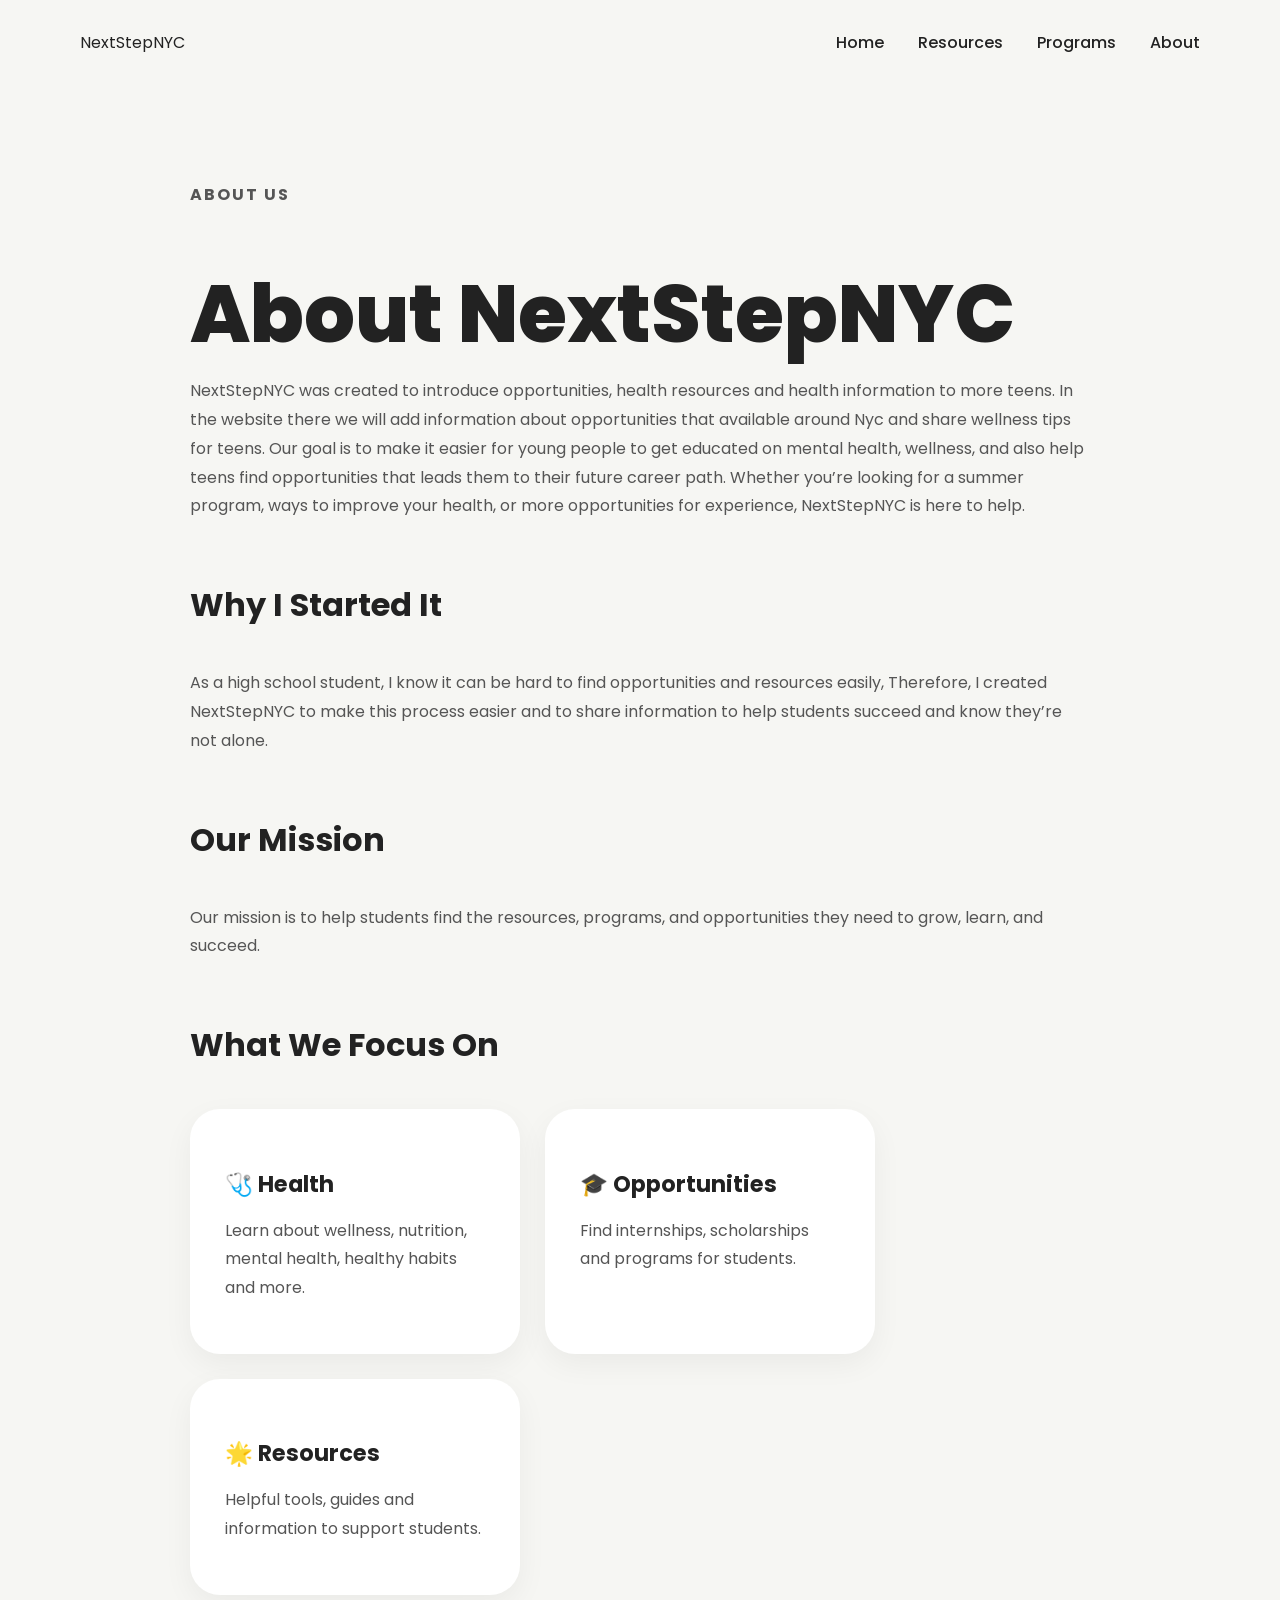
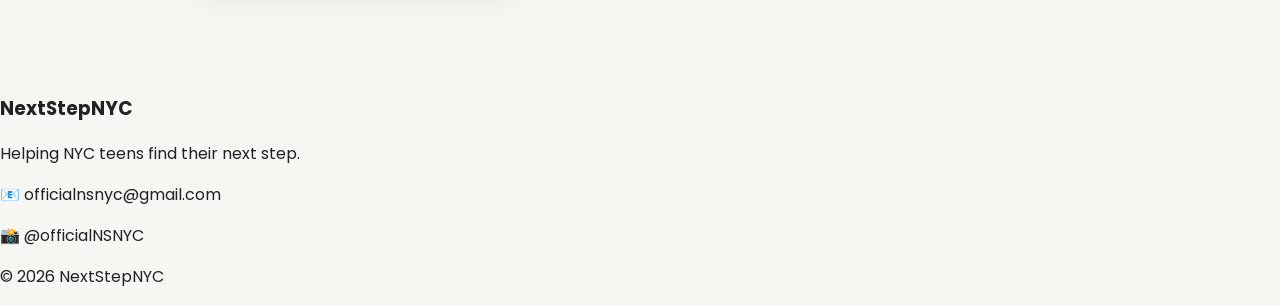
==== about.html @ ddd96dac "Update about.html" ====
<!DOCTYPE html>
<html>

<head>
   

<meta name="viewport" content="width=device-width, initial-scale=1.0">

<title>About - NextStepNYC</title>

<link rel="preconnect" href="https://fonts.googleapis.com">
<link rel="preconnect" href="https://fonts.gstatic.com" crossorigin>

<link href="https://fonts.googleapis.com/css2?family=Poppins:wght@300;400;500;600;700;800&display=swap" rel="stylesheet">

<link rel="stylesheet" href="style.css">


</head>

<body>

<nav>
    <div class="logo">NextStepNYC</div>

    <div class="nav-links">
        <a href="index.html">Home</a>
        <a href="resources.html">Resources</a>
        <a href="programs.html">Programs</a>
        <a href="about.html">About</a>
    </div>
</nav>

<section class="about-page">
    
<p class="small-title">About Us</p>
    <h1>About NextStepNYC</h1>

    <p>
NextStepNYC was created to introduce opportunities, health resources and health information to more teens.
In the website there we will add information about opportunities that available around Nyc and share wellness tips for teens.
Our goal is to make it easier for young people to get educated on mental health, wellness, and also help teens find opportunities 
that leads them to their future career path. Whether you’re looking for a summer program, ways to improve your health, 
or more opportunities for experience, NextStepNYC is here to help.

    </p>

    <h2>Why I Started It</h2>

    <p>
        As a high school student, I know it can be hard to find 
      opportunities and resources easily, Therefore, I created NextStepNYC
      to make this process easier and to share information to help 
      students succeed and know they’re not alone.

    </p>

    <h2>Our Mission</h2>

    <p>
        Our mission is to help students find the resources,
        programs, and opportunities they need to grow,
        learn, and succeed.
    </p>
<h2>What We Focus On</h2>

<div class="cards">

    <div class="card">
        <h3>🩺 Health</h3>
        <p>
            Learn about wellness, nutrition, 
           mental health, healthy habits and more.
        </p>
    </div>

    <div class="card">
        <h3>🎓 Opportunities</h3>
        <p>
            Find internships, scholarships and 
           programs for students.
        </p>
    </div>

    <div class="card">
        <h3>🌟 Resources</h3>
        <p>
            Helpful tools, guides and information to support students.
        </p>
    </div>

</div>
</section>
<footer class="footer">

    <h3>NextStepNYC</h3>

    <p>Helping NYC teens find their next step.</p>

    <p>📧 officialnsnyc@gmail.com</p>

    <p>📸 @officialNSNYC</p>

    <p>© 2026 NextStepNYC</p>

</footer>
</body>

</html>
---- style.css ----
body {
    margin: 0;
    font-family: 'Poppins', sans-serif;
    background: #f6f6f3;
    color: #222;
}

nav {
    display: flex;
    justify-content: space-between;
    align-items: center;
    padding: 30px 80px;
}

.logo {
    display: flex;
    align-items: center;
}

.logo img {
    width: 80px;
    height: auto;
}

.nav-links a {
    text-decoration: none;
    color: #222;
    margin-left: 30px;
    font-weight: 500;
}

.hero {
    display: flex;
    justify-content: space-between;
    align-items: center;
    padding: 80px;
    min-height: 70vh;
}

.hero-text {
    max-width: 500px;
}

.small-title {
    color: #3971b8;
    font-weight: 700;
    letter-spacing: 2px;
    text-transform: uppercase;
    margin-bottom: 20px;
}

.hero h1 {
    font-size: 6rem;
    line-height: .95;
    margin: 0;
    font-weight: 800;
}

.hero-description {
    font-size: 1.1rem;
    margin-top: 25px;
    color: #555;
}

button {
    margin-top: 25px;
    background: #3971b8;
    color: white;
    border: none;
    padding: 16px 35px;
    border-radius: 50px;
    font-size: 1rem;
    cursor: pointer;
}

.hero-shape {
    width: 450px;
    height: 450px;
    border-radius: 50%;
    background: linear-gradient(
        135deg,
        #3971b8,
        #c8d69b
    );
}

section {
    padding: 80px;
}

h2 {
    font-size: 3rem;
    margin-bottom: 40px;
}

.cards {
    display: flex;
    gap: 25px;
    flex-wrap: wrap;
}

.card {
    background: white;
    padding: 35px;
    border-radius: 30px;
    width: 260px;
    box-shadow: 0 10px 30px rgba(0,0,0,.05);
}

.card h3 {
    font-size: 1.4rem;
    margin-bottom: 10px;
}

.card:hover {
    transform: translateY(-8px);
    transition: .3s;
}
.about-page {

    max-width: 900px;

    margin: 0 auto;

}

.about-page h1 {
    font-size: 5rem;
    line-height: .95;
    font-weight: 800;
    margin-bottom: 20px;
}

.about-page h2 {

    font-size: 2rem;

    margin-top: 50px;

}

.about-page p {

    line-height: 1.8;

    color: #555;
}
    .about-page {
    max-width: 900px;
    margin: 0 auto;
    padding: 80px;
}
.about-page h1 {
    font-size: 5rem;
    line-height: .95;
    margin-bottom: 25px;
}

.about-page h2 {
    margin-top: 60px;
}

.about-page p {
    line-height: 1.8;
}
.small-title {
    color: #3971b8;
    font-weight: 700;
    letter-spacing: 2px;
    text-transform: uppercase;
}
    .about-intro {
    font-size: 1.15rem;
    line-height: 1.9;
    color: #555;
    max-width: 750px;
}
    .about-page h1 {
    font-size: 5rem;
    line-height: .95;
    font-weight: 800;
    margin-bottom: 25px;
}
    
@media (max-width: 768px) {

    nav {
        flex-direction: row;
 justify-content: space-between;
        align-items: center;
   padding: 20px;
    }
        .about-page h1 {
    font-size: 2.3rem;
    line-height: 1.1;

    }

    .hero {
        flex-direction: column;
        text-align: center;
        padding: 40px 20px;
    }

    .hero h1 {
        font-size: 3.5rem;
    }
    .hero-description {
    font-size: 1.3rem;
}

.nav-links a {
    font-size: 1.1rem;
}

    .hero-shape {
        width: 250px;
        height: 250px;
        margin-top: 60px;
    }

    section {
        padding: 40px 20px;
    }

    .cards {
        justify-content: center;
    }

    .card {
        width: 100%;
        max-width: 320px;
    }
.small-title {
    color: #3971b8 !important;
}
.about-page {
    padding: 30px 20px;
}
    
.nav-links a {
    font-size: .9rem;
}
.about-page h2 {
    font-size: 2rem;
}
.footer {
    background: white;
    text-align: center;
    padding: 50px 20px;
    margin-top: 80px;
    border-top: 1px solid #e5e5e5;
}

.footer h3 {
    color: #3971b8;
    margin-bottom: 10px;
}

.footer p {
    color: #555;
    margin: 8px 0;
}
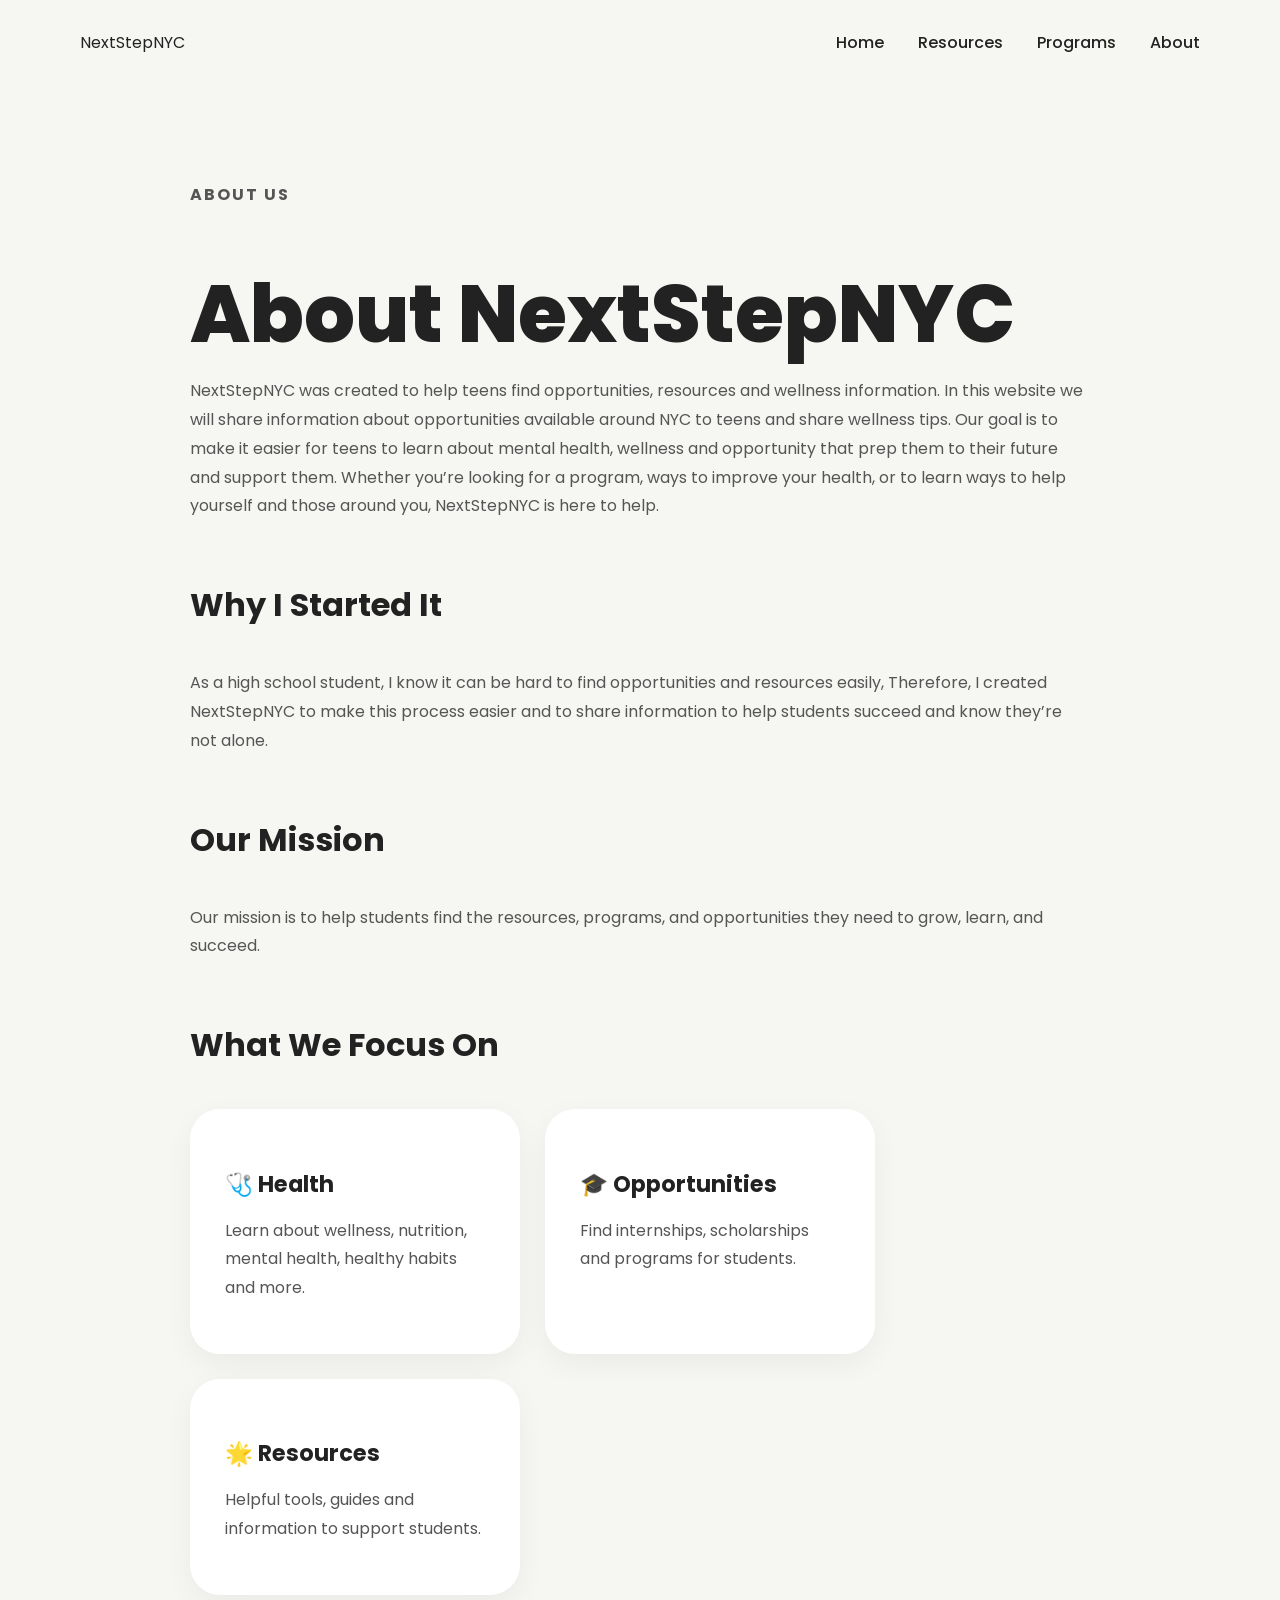
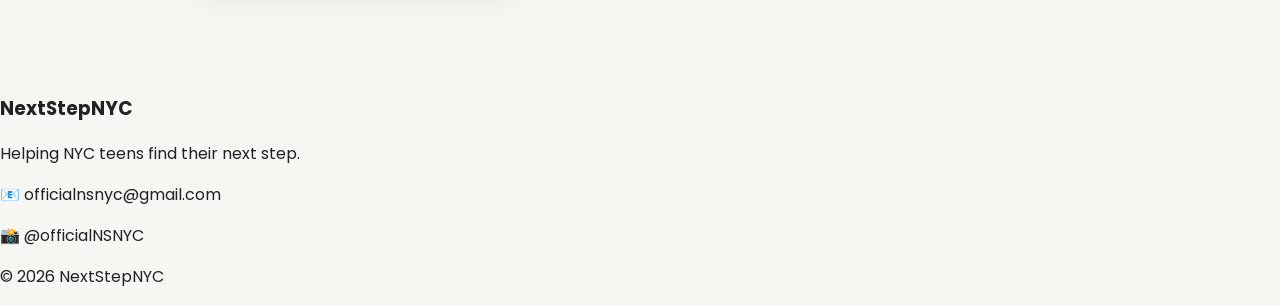
==== commit 52f5a156: "Update about.html" ====
--- a/about.html
+++ b/about.html
@@ -37,11 +37,11 @@
     <h1>About NextStepNYC</h1>
 
     <p>
-NextStepNYC was created to introduce opportunities, health resources and health information to more teens.
-In the website there we will add information about opportunities that available around Nyc and share wellness tips for teens.
-Our goal is to make it easier for young people to get educated on mental health, wellness, and also help teens find opportunities 
-that leads them to their future career path. Whether you’re looking for a summer program, ways to improve your health, 
-or more opportunities for experience, NextStepNYC is here to help.
+NextStepNYC was created to help teens find opportunities, resources and wellness information.
+In this website we will share information about opportunities available around NYC to teens and share wellness tips.
+Our goal is to make it easier for teens to learn about mental health, wellness and opportunity  
+that prep them to their future and support them. Whether you’re looking for a program, ways to improve your health, 
+or to learn ways to help yourself and those around you, NextStepNYC is here to help.
 
     </p>
 
--- a/style.css
+++ b/style.css
@@ -261,3 +261,12 @@
     color: #555;
     margin: 8px 0;
 }
+.footer {
+    text-align: center;
+}
+    .footer {
+    border-top: 1px solid #ddd;
+}
+    .footer h3 {
+    color: #3971b8;
+}
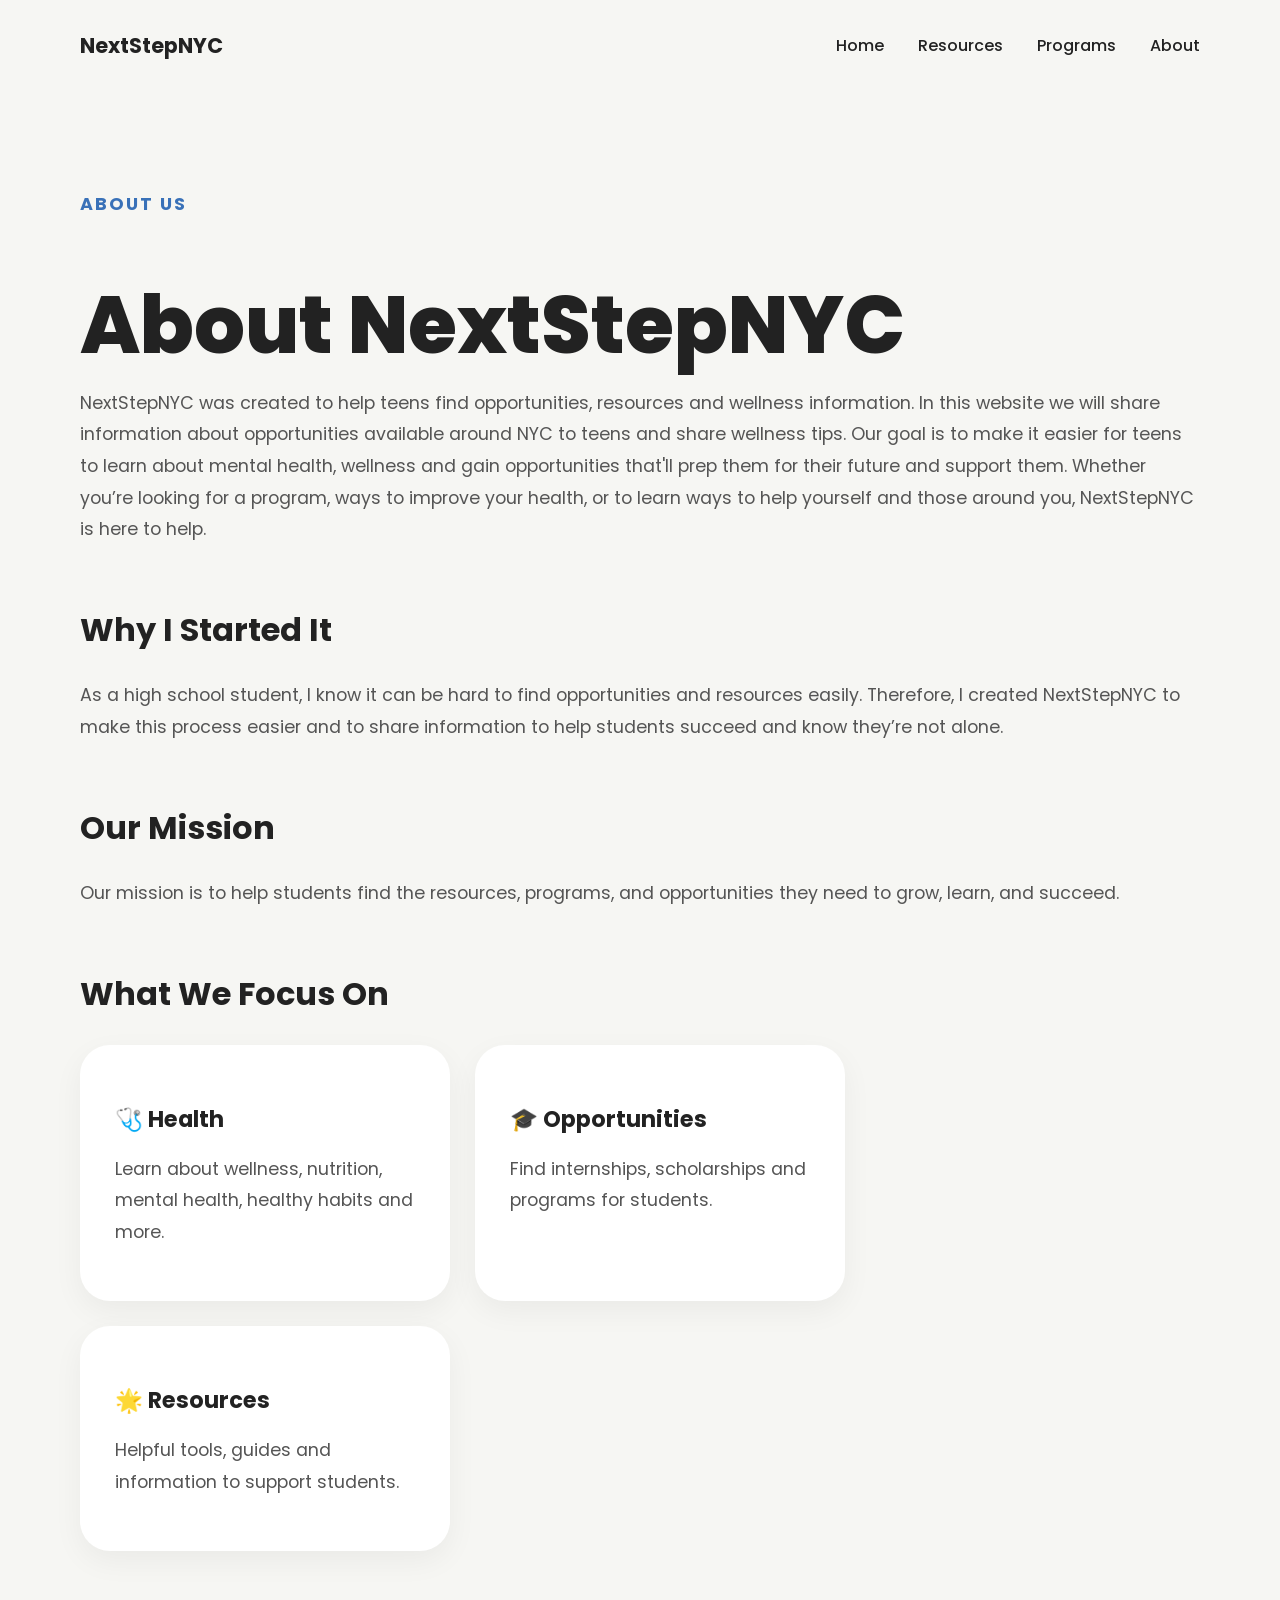
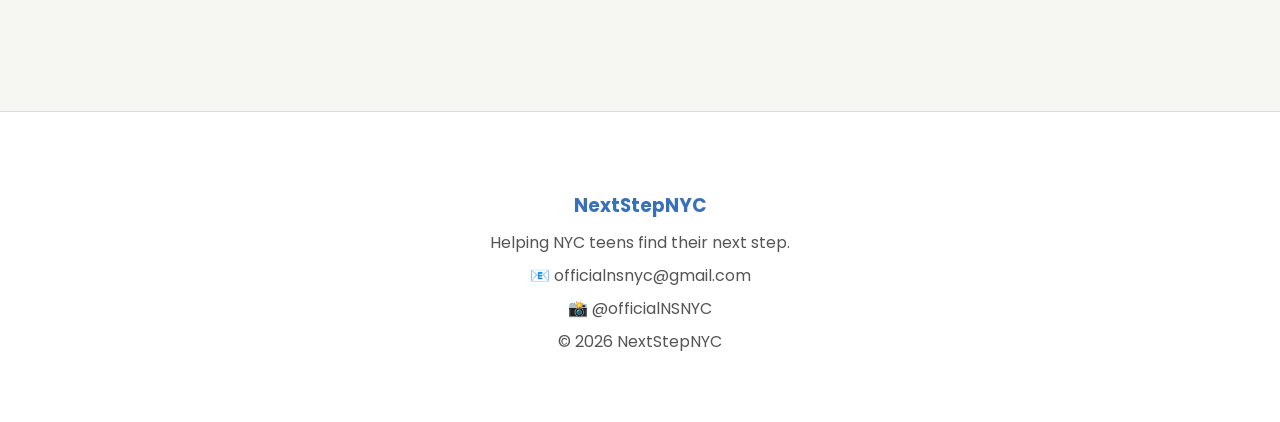
==== commit 3e5a6790: "Update about.html" ====
--- a/about.html
+++ b/about.html
@@ -14,7 +14,7 @@
 <link href="https://fonts.googleapis.com/css2?family=Poppins:wght@300;400;500;600;700;800&display=swap" rel="stylesheet">
 
 <link rel="stylesheet" href="style.css">
-
+<link rel="icon" type="image/png" href="favicon.png">
 
 </head>
 
@@ -39,8 +39,8 @@
     <p>
 NextStepNYC was created to help teens find opportunities, resources and wellness information.
 In this website we will share information about opportunities available around NYC to teens and share wellness tips.
-Our goal is to make it easier for teens to learn about mental health, wellness and opportunity  
-that prep them to their future and support them. Whether you’re looking for a program, ways to improve your health, 
+Our goal is to make it easier for teens to learn about mental health, wellness and gain opportunities 
+that'll prep them for their future and support them. Whether you’re looking for a program, ways to improve your health, 
 or to learn ways to help yourself and those around you, NextStepNYC is here to help.
 
     </p>
@@ -49,7 +49,7 @@
 
     <p>
         As a high school student, I know it can be hard to find 
-      opportunities and resources easily, Therefore, I created NextStepNYC
+      opportunities and resources easily. Therefore, I created NextStepNYC
       to make this process easier and to share information to help 
       students succeed and know they’re not alone.
 
--- a/style.css
+++ b/style.css
@@ -1,3 +1,8 @@
+
+/* =========================
+   GENERAL
+========================= */
+
 body {
     margin: 0;
     font-family: 'Poppins', sans-serif;
@@ -5,6 +10,22 @@
     color: #222;
 }
 
+section {
+    padding: 80px;
+}
+
+.small-title {
+    color: #3971b8 !important; 
+    font-weight: 700;
+    letter-spacing: 2px;
+    text-transform: uppercase;
+    margin-bottom: 20px;
+}
+
+/* =========================
+   NAVIGATION
+========================= */
+
 nav {
     display: flex;
     justify-content: space-between;
@@ -13,8 +34,8 @@
 }
 
 .logo {
-    display: flex;
-    align-items: center;
+    font-size: 1.3rem;
+    font-weight: 700;
 }
 
 .logo img {
@@ -27,7 +48,16 @@
     color: #222;
     margin-left: 30px;
     font-weight: 500;
-}
+    transition: .3s;
+}
+
+.nav-links a:hover {
+    color: #3971b8;
+}
+
+/* =========================
+   HERO SECTION
+========================= */
 
 .hero {
     display: flex;
@@ -39,14 +69,6 @@
 
 .hero-text {
     max-width: 500px;
-}
-
-.small-title {
-    color: #3971b8;
-    font-weight: 700;
-    letter-spacing: 2px;
-    text-transform: uppercase;
-    margin-bottom: 20px;
 }
 
 .hero h1 {
@@ -71,6 +93,11 @@
     border-radius: 50px;
     font-size: 1rem;
     cursor: pointer;
+    transition: .3s;
+}
+
+button:hover {
+    transform: translateY(-3px);
 }
 
 .hero-shape {
@@ -84,14 +111,9 @@
     );
 }
 
-section {
-    padding: 80px;
-}
-
-h2 {
-    font-size: 3rem;
-    margin-bottom: 40px;
-}
+/* =========================
+   CARDS
+========================= */
 
 .cards {
     display: flex;
@@ -103,8 +125,9 @@
     background: white;
     padding: 35px;
     border-radius: 30px;
-    width: 260px;
+    width: 300px;
     box-shadow: 0 10px 30px rgba(0,0,0,.05);
+    transition: .3s;
 }
 
 .card h3 {
@@ -114,86 +137,177 @@
 
 .card:hover {
     transform: translateY(-8px);
-    transition: .3s;
-}
+}
+
+.card:active {
+    transform: scale(.98);
+}
+
+.program-logo {
+    height: 120px;
+    width: auto;
+    display: block;
+    margin: 0 auto 15px;
+}
+.seo-logo {
+    width: 150px;
+}
+
+/* =========================
+   ABOUT PAGE
+========================= */
+
 .about-page {
-
-    max-width: 900px;
-
+    max-width: 1200px;
     margin: 0 auto;
-
+    padding: 80px;
 }
 
 .about-page h1 {
     font-size: 5rem;
     line-height: .95;
     font-weight: 800;
-    margin-bottom: 20px;
+    margin-bottom: 25px;
 }
 
 .about-page h2 {
-
     font-size: 2rem;
-
-    margin-top: 50px;
-
+    margin-top: 60px;
 }
 
 .about-page p {
-
+    font-size: 1.1rem;
     line-height: 1.8;
-
     color: #555;
 }
-    .about-page {
-    max-width: 900px;
-    margin: 0 auto;
-    padding: 80px;
-}
-.about-page h1 {
-    font-size: 5rem;
-    line-height: .95;
-    margin-bottom: 25px;
-}
-
-.about-page h2 {
-    margin-top: 60px;
-}
-
-.about-page p {
-    line-height: 1.8;
-}
-.small-title {
+
+.about-intro {
+    max-width: 750px;
+}
+.search-bar {
+    width: 500px;
+    max-width: 100%;
+    padding: 16px 25px;
+    border: 1px solid #ddd;
+    border-radius: 50px;
+    font-size: 1rem;
+    background: white;
+    box-shadow: 0 5px 20px rgba(0,0,0,.05);
+    margin: 20px auto 40px;
+    display: block;
+}
+.search-bar:focus {
+    outline: none;
+    border-color: #3971b8;
+}
+
+
+/* =========================
+   PROGRAMS PAGE
+========================= */
+
+.programs-grid {
+    display: flex;
+    flex-wrap: wrap;
+    gap: 25px;
+}
+
+.program-item {
+    background: white;
+    padding: 30px;
+    border-radius: 25px;
+    box-shadow: 0 10px 30px rgba(0,0,0,.05);
+    width: 320px;
+    transition: .3s;
+}
+
+.program-item:hover {
+    transform: translateY(-8px);
+}
+
+.program-item:active {
+    transform: scale(.98);
+}
+
+.program-link {
+    display: inline-block;
+    margin-top: 15px;
+    text-decoration: none;
+    background: #3971b8;
+    color: white;
+    padding: 12px 24px;
+    border-radius: 50px;
+    font-weight: 500;
+}
+
+.program-link:hover {
+    opacity: .9;
+}
+
+/* Status Tags */
+
+.status-open,
+.status-soon,
+.status-closed {
+    color: white;
+    display: inline-block;
+    padding: 8px 16px;
+    border-radius: 20px;
+    font-weight: 600;
+    margin-top: 10px;
+}
+
+.status-open {
+    background: #2e8b57;
+}
+
+.status-soon {
+    background: #d4a017;
+}
+
+.status-closed {
+    background: #d9534f;
+}
+
+/* =========================
+   FOOTER
+========================= */
+
+.footer {
+    background: white;
+    text-align: center;
+    padding: 60px 20px;
+    margin-top: 80px;
+    border-top: 1px solid #ddd;
+}
+
+.footer h3 {
     color: #3971b8;
-    font-weight: 700;
-    letter-spacing: 2px;
-    text-transform: uppercase;
-}
-    .about-intro {
-    font-size: 1.15rem;
-    line-height: 1.9;
+    margin-bottom: 10px;
+}
+
+.footer p {
     color: #555;
-    max-width: 750px;
-}
-    .about-page h1 {
-    font-size: 5rem;
-    line-height: .95;
-    font-weight: 800;
-    margin-bottom: 25px;
-}
-    
+    margin: 8px 0;
+}
+
+/* =========================
+   MOBILE
+========================= */
+
 @media (max-width: 768px) {
 
     nav {
-        flex-direction: row;
- justify-content: space-between;
-        align-items: center;
-   padding: 20px;
-    }
-        .about-page h1 {
-    font-size: 2.3rem;
-    line-height: 1.1;
-
+        padding: 20px;
+    }
+
+    .nav-links a {
+        font-size: .9rem;
+        margin-left: 12px;
+    }
+
+    section {
+        padding: 40px 20px;
     }
 
     .hero {
@@ -205,13 +319,10 @@
     .hero h1 {
         font-size: 3.5rem;
     }
+
     .hero-description {
-    font-size: 1.3rem;
-}
-
-.nav-links a {
-    font-size: 1.1rem;
-}
+        font-size: 1.1rem;
+    }
 
     .hero-shape {
         width: 250px;
@@ -219,8 +330,17 @@
         margin-top: 60px;
     }
 
-    section {
-        padding: 40px 20px;
+    .about-page {
+        padding: 30px 20px;
+    }
+
+    .about-page h1 {
+        font-size: 2.3rem;
+        line-height: 1.1;
+    }
+
+    .about-page h2 {
+        font-size: 2rem;
     }
 
     .cards {
@@ -231,42 +351,11 @@
         width: 100%;
         max-width: 320px;
     }
-.small-title {
-    color: #3971b8 !important;
-}
-.about-page {
-    padding: 30px 20px;
-}
-    
-.nav-links a {
-    font-size: .9rem;
-}
-.about-page h2 {
-    font-size: 2rem;
-}
-.footer {
-    background: white;
-    text-align: center;
-    padding: 50px 20px;
-    margin-top: 80px;
-    border-top: 1px solid #e5e5e5;
-}
-
-.footer h3 {
-    color: #3971b8;
-    margin-bottom: 10px;
-}
-
-.footer p {
-    color: #555;
-    margin: 8px 0;
-}
-.footer {
-    text-align: center;
-}
-    .footer {
-    border-top: 1px solid #ddd;
-}
-    .footer h3 {
-    color: #3971b8;
-}
+
+    .program-item {
+        width: 100%;
+    }
+}
+.nyu-logo {
+    height: 80px;
+}
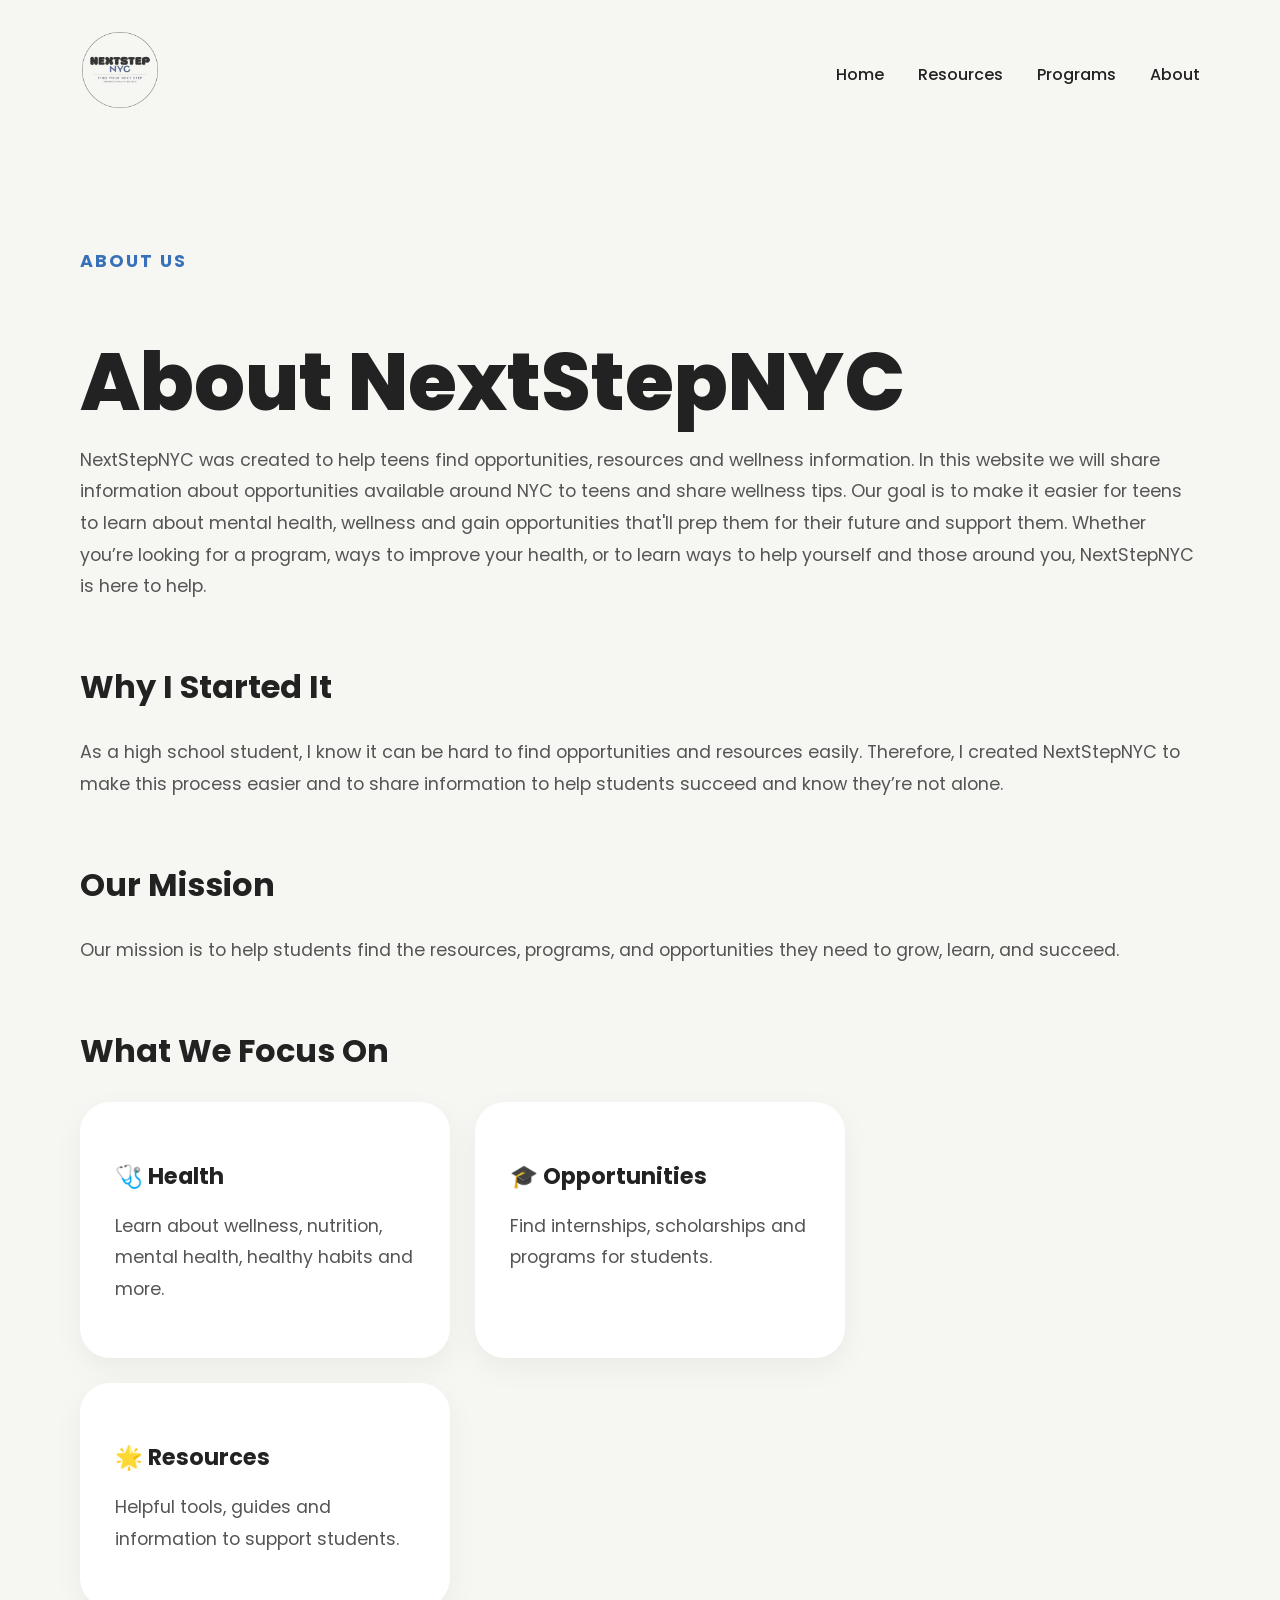
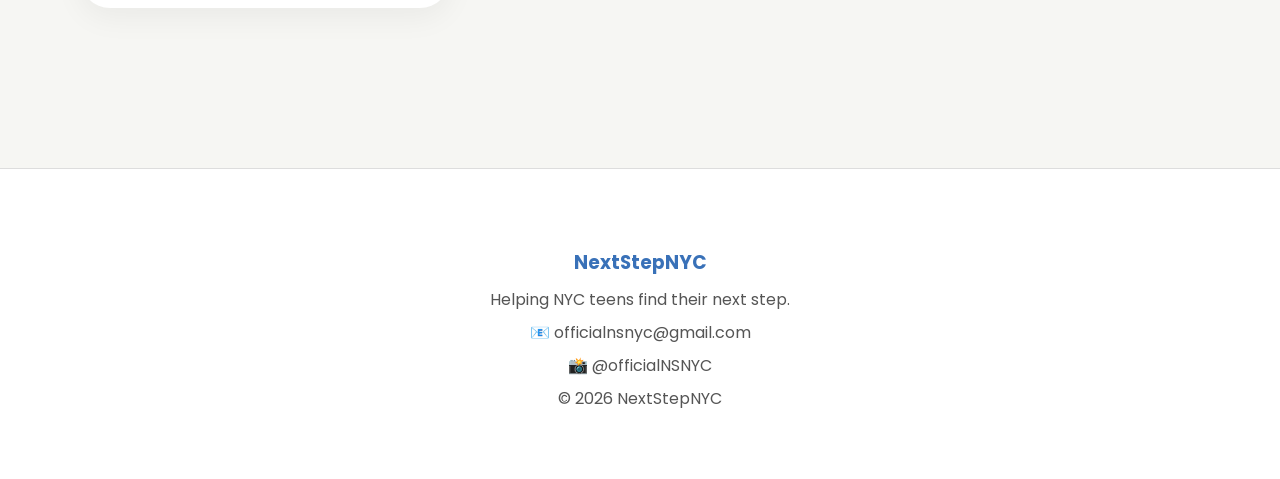
==== commit f074286c: "Update about.html" ====
--- a/about.html
+++ b/about.html
@@ -14,14 +14,16 @@
 <link href="https://fonts.googleapis.com/css2?family=Poppins:wght@300;400;500;600;700;800&display=swap" rel="stylesheet">
 
 <link rel="stylesheet" href="style.css">
-<link rel="icon" type="image/png" href="favicon.png">
+<link rel="icon" type="image/png" href="favicon.PNG">
 
 </head>
 
 <body>
 
 <nav>
-    <div class="logo">NextStepNYC</div>
+    <div class="logo">
+    <img src="logo.png" alt="NextStepNYC Logo">
+</div>
 
     <div class="nav-links">
         <a href="index.html">Home</a>
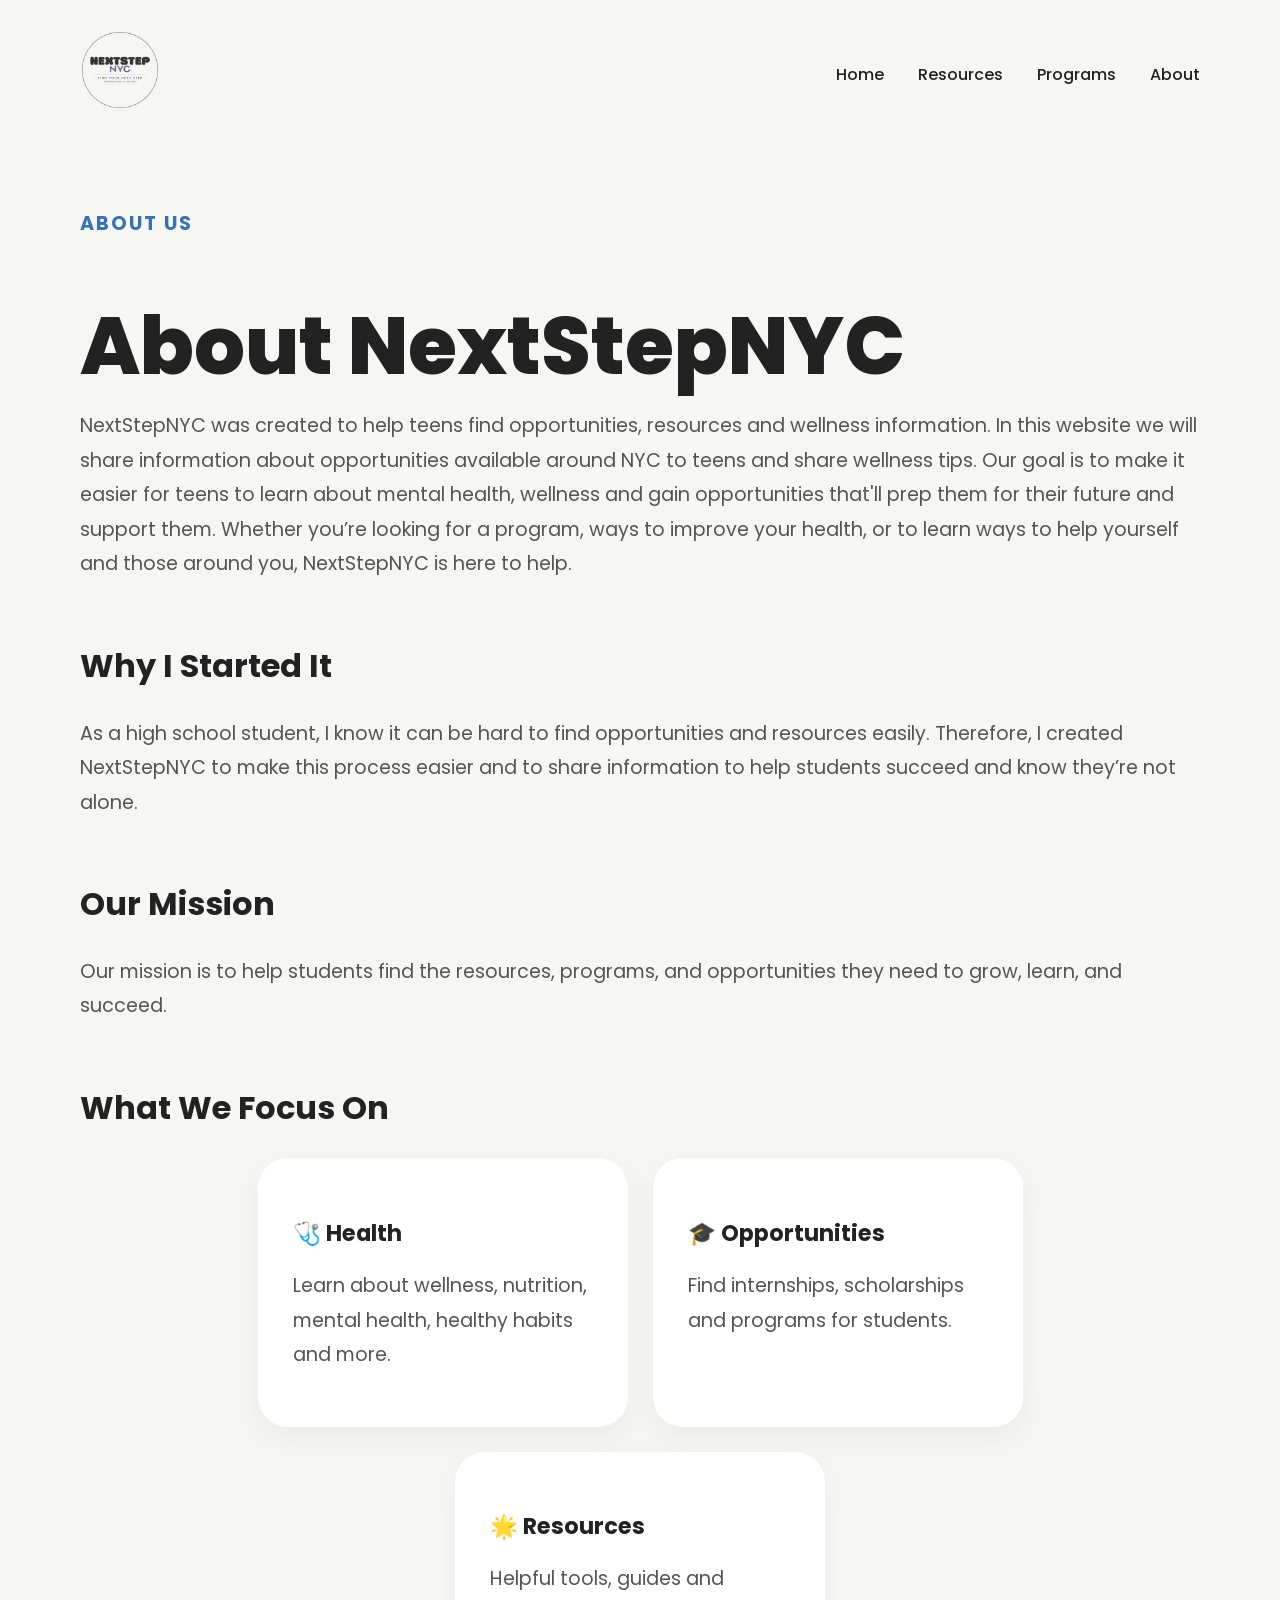
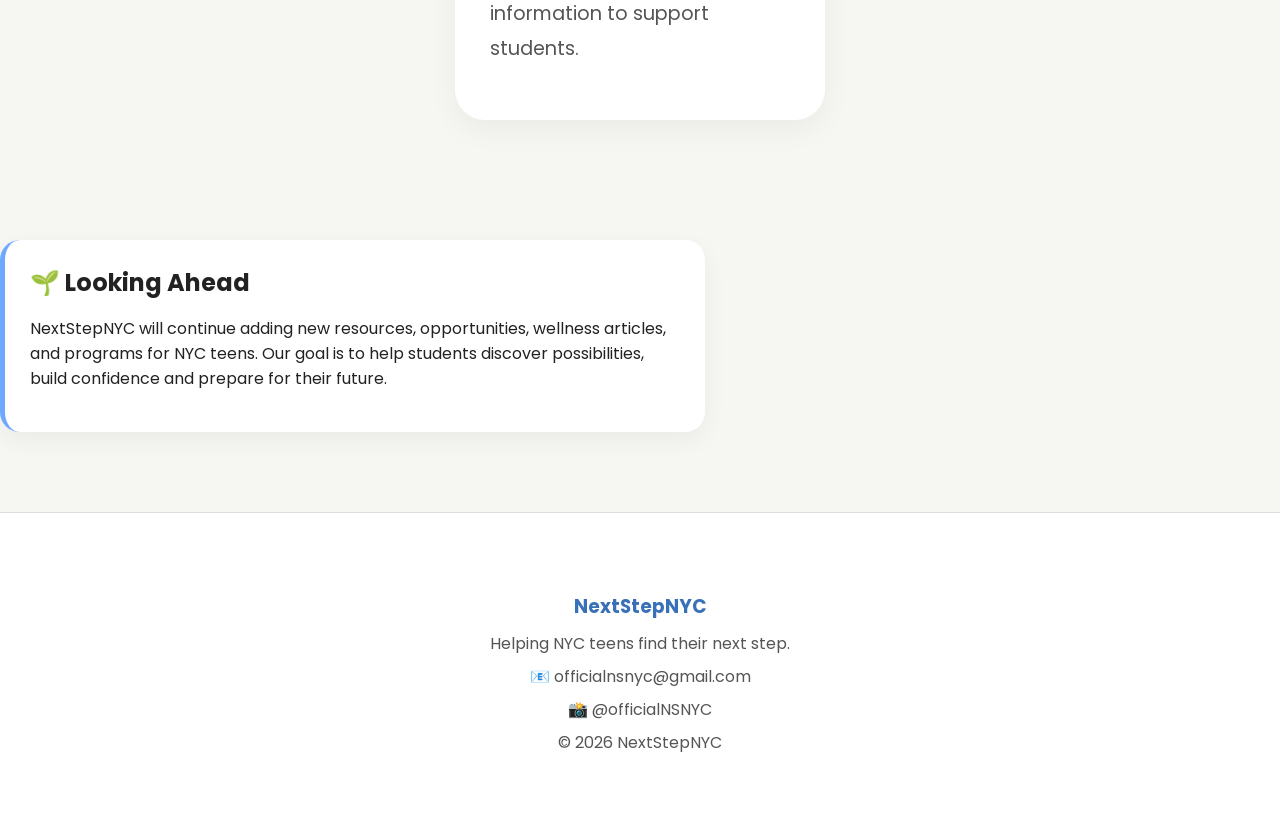
==== commit 4bcdfd3d: "Update about.html" ====
--- a/about.html
+++ b/about.html
@@ -93,6 +93,18 @@
 
 </div>
 </section>
+  <div class="support-box">
+    <div>
+        <h2>🌱 Looking Ahead</h2>
+
+        <p>
+            NextStepNYC will continue adding new resources,
+            opportunities, wellness articles, and programs for NYC teens.
+            Our goal is to help students discover possibilities,
+            build confidence and prepare for their future.
+        </p>
+    </div>
+</div>
 <footer class="footer">
 
     <h3>NextStepNYC</h3>
--- a/style.css
+++ b/style.css
@@ -1,3 +1,4 @@
+
 
 /* =========================
    GENERAL
@@ -119,6 +120,7 @@
     display: flex;
     gap: 25px;
     flex-wrap: wrap;
+    justify-content: center;
 }
 
 .card {
@@ -149,9 +151,6 @@
     display: block;
     margin: 0 auto 15px;
 }
-.seo-logo {
-    width: 150px;
-}
 
 /* =========================
    ABOUT PAGE
@@ -160,7 +159,7 @@
 .about-page {
     max-width: 1200px;
     margin: 0 auto;
-    padding: 80px;
+    padding: 40px 80px 80px 80px;
 }
 
 .about-page h1 {
@@ -176,7 +175,7 @@
 }
 
 .about-page p {
-    font-size: 1.1rem;
+    font-size: 1.2rem;
     line-height: 1.8;
     color: #555;
 }
@@ -239,6 +238,10 @@
     border-radius: 50px;
     font-weight: 500;
 }
+.resource-card .program-link {
+    width: fit-content;
+    align-self: flex-start;
+}
 
 .program-link:hover {
     opacity: .9;
@@ -292,6 +295,37 @@
 }
 
 /* =========================
+   RESOURCE LINKS
+========================= */
+
+.resource-topic {
+    display: block;
+    margin-bottom: 12px;
+    color: #555;
+    text-decoration: none;
+    font-weight: 500;
+}
+
+.resource-topic:hover {
+    color: #3971b8;
+}
+
+.resource-cards .card {
+    width: 350px;
+}
+
+.categories button {
+    background: white;
+    color: #3971b8;
+    border: 1px solid #3971b8;
+}
+
+.categories button.active {
+    background: #3971b8;
+    color: white;
+}
+
+/* =========================
    MOBILE
 ========================= */
 
@@ -355,7 +389,150 @@
     .program-item {
         width: 100%;
     }
-}
-.nyu-logo {
-    height: 80px;
-}
+
+    .nyu-logo {
+        height: 80px;
+    }
+}
+.article-banner {
+    width: 100%;
+    max-width: 1200px;
+    border-radius: 20px;
+    margin: 25px auto 40px;
+    display: block;
+    box-shadow: 0 10px 30px rgba(0,0,0,.08);
+}
+.support-box {
+    background: white;
+    border-radius: 20px;
+    padding: 25px;
+    max-width: 650px;
+    margin: 40px 0;
+   
+    display: flex;
+    align-items: center;
+    gap: 20px;
+   
+    box-shadow: 0 8px 25px rgba(0,0,0,.05);
+    border-left: 5px solid #6EA8FF;
+}
+
+.support-icon {
+    width: 55px;
+    height: 55px;
+    flex-shrink: 0;
+}
+
+.support-box h2 {
+    margin-top: 0;
+    margin-bottom: 10px;
+}
+.anxiety-list li {
+    font-size: 1.1rem;
+    line-height: 1.8;
+    color: #444;
+}
+ul {
+    font-size: 1.05rem;
+    line-height: 1.8;
+    margin-top: 15px;
+}
+
+li {
+    margin-bottom: 8px;
+}
+.section-divider {
+    border: none;
+    height: 4px;
+    background: linear-gradient(
+        90deg,
+        #3971b8,
+        #c8d69b
+    );
+    margin: 50px 0;
+    border-radius: 999px;
+}
+.resource-grid {
+    display: grid;
+    grid-template-columns: repeat(3, 1fr);
+    gap: 20px;
+}
+.resource-card {
+    background: white;
+    padding: 25px;
+    border-radius: 20px;
+    box-shadow: 0 10px 30px rgba(0,0,0,.05);
+    transition: .3s;
+}
+
+.resource-card:hover {
+    transform: translateY(-5px);
+}
+
+.resource-card h3 {
+    margin-top: 0;
+    margin-bottom: 15px;
+}
+
+.resource-card p {
+    color: #555;
+    line-height: 1.7;
+}
+.resource-card a {
+    display: inline-block;
+    margin-top: 15px;
+    text-decoration: none;
+    background: #3971b8;
+    color: white;
+    padding: 12px 24px;
+    border-radius: 50px;
+    font-weight: 500;
+}
+.resource-card {
+    height: 100%;
+}
+.back-button {
+    margin-top: 70px;
+}
+.resource-card {
+    background: white;
+    padding: 30px;
+    border-radius: 25px;
+    box-shadow: 0 10px 30px rgba(0,0,0,.05);
+
+   min-height: 40px;
+   display: flex;
+   flex-direction: column;
+}
+.resource-card p {
+   flex-grow: 1;
+}
+/* your current css */
+
+/* MOBILE FIXES FOR ANXIETY PAGE */
+@media (max-width: 768px) {
+
+    .resource-grid {
+        grid-template-columns: 1fr;
+    }
+
+    .resource-card {
+        width: 100%;
+        box-sizing: border-box;
+    }
+
+    .support-box {
+        flex-direction: column;
+        text-align: center;
+    }
+
+    nav {
+        flex-direction: column;
+        gap: 15px;
+    }
+
+    .logo img {
+        width: 60px;
+    }
+
+}
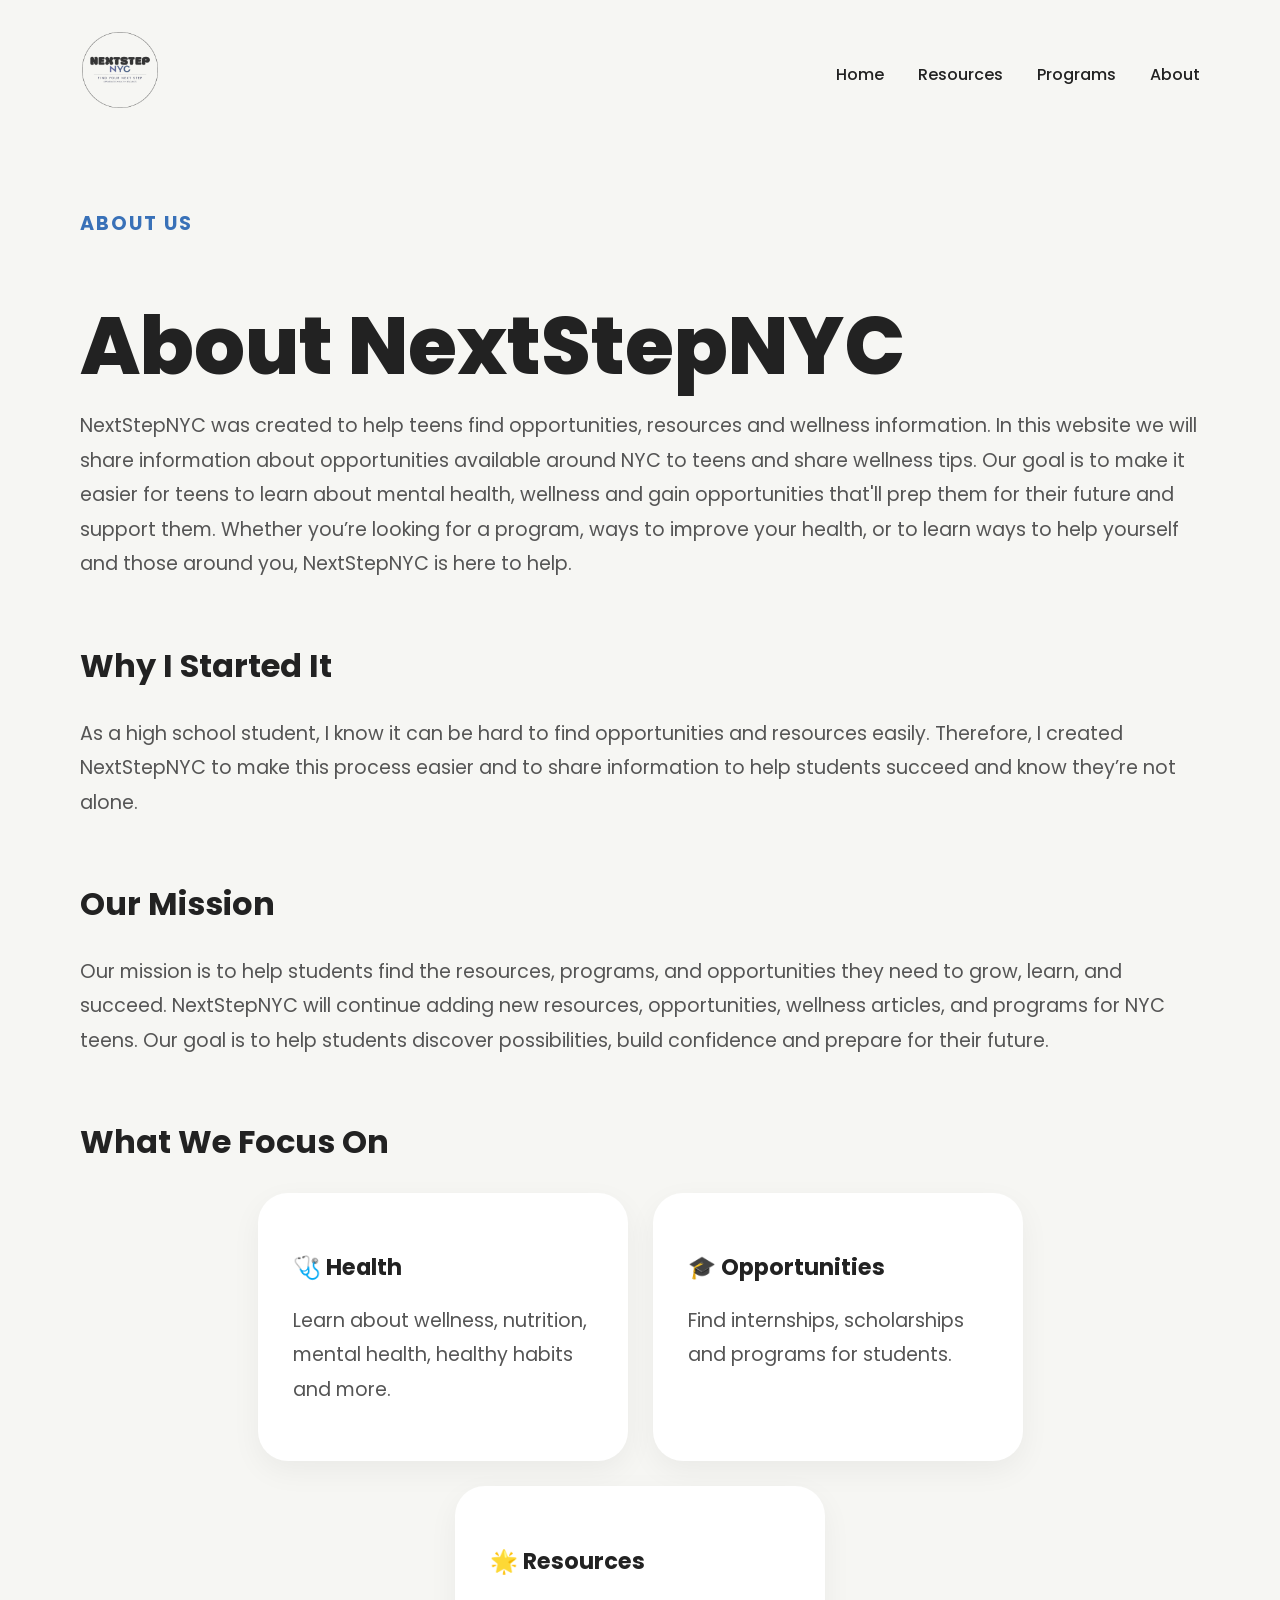
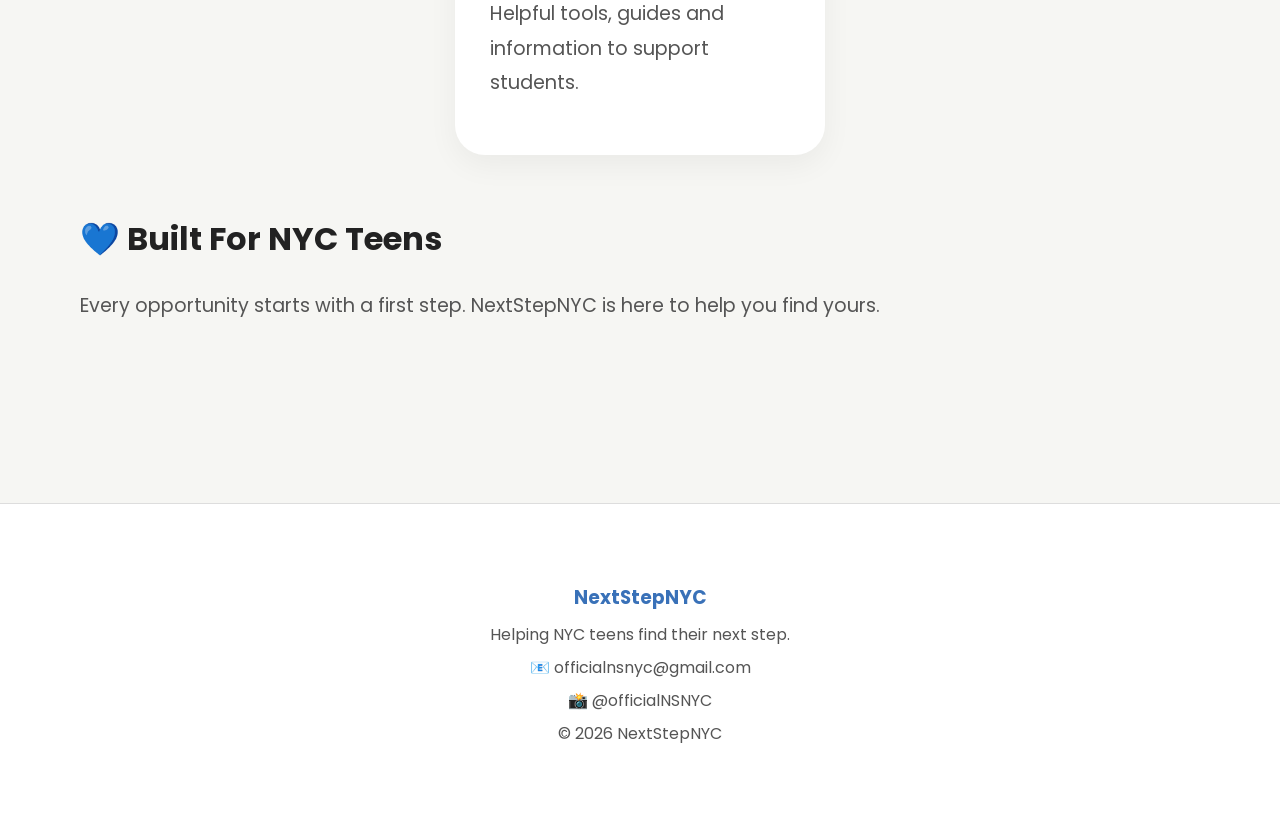
==== commit 310f828f: "Update about.html" ====
--- a/about.html
+++ b/about.html
@@ -62,7 +62,10 @@
     <p>
         Our mission is to help students find the resources,
         programs, and opportunities they need to grow,
-        learn, and succeed.
+        learn, and succeed. NextStepNYC will continue adding new resources,
+         opportunities, wellness articles, and programs for NYC teens.
+          Our goal is to help students discover possibilities,
+         build confidence and prepare for their future.
     </p>
 <h2>What We Focus On</h2>
 
@@ -92,19 +95,16 @@
     </div>
 
 </div>
-</section>
-  <div class="support-box">
-    <div>
-        <h2>🌱 Looking Ahead</h2>
+ 
+   <div class="ending-message">
+    <h2>💙 Built For NYC Teens</h2>
 
-        <p>
-            NextStepNYC will continue adding new resources,
-            opportunities, wellness articles, and programs for NYC teens.
-            Our goal is to help students discover possibilities,
-            build confidence and prepare for their future.
-        </p>
-    </div>
+    <p>
+        Every opportunity starts with a first step.
+        NextStepNYC is here to help you find yours.
+    </p>
 </div>
+   </section>
 <footer class="footer">
 
     <h3>NextStepNYC</h3>
--- a/style.css
+++ b/style.css
@@ -506,6 +506,26 @@
 }
 .resource-card p {
    flex-grow: 1;
+
+.support-box{
+    margin: 60px auto;
+}
+
+.ending-message{
+    text-align: center;
+    max-width: 700px;
+    margin: 80px auto;
+}
+
+.ending-message h2{
+    font-size: 2rem;
+    margin-bottom: 15px;
+}
+
+.ending-message p{
+    font-size: 1.1rem;
+    max-width: 600px;
+    margin: 0 auto;
 }
 /* your current css */
 
@@ -536,3 +556,4 @@
     }
 
 }
+
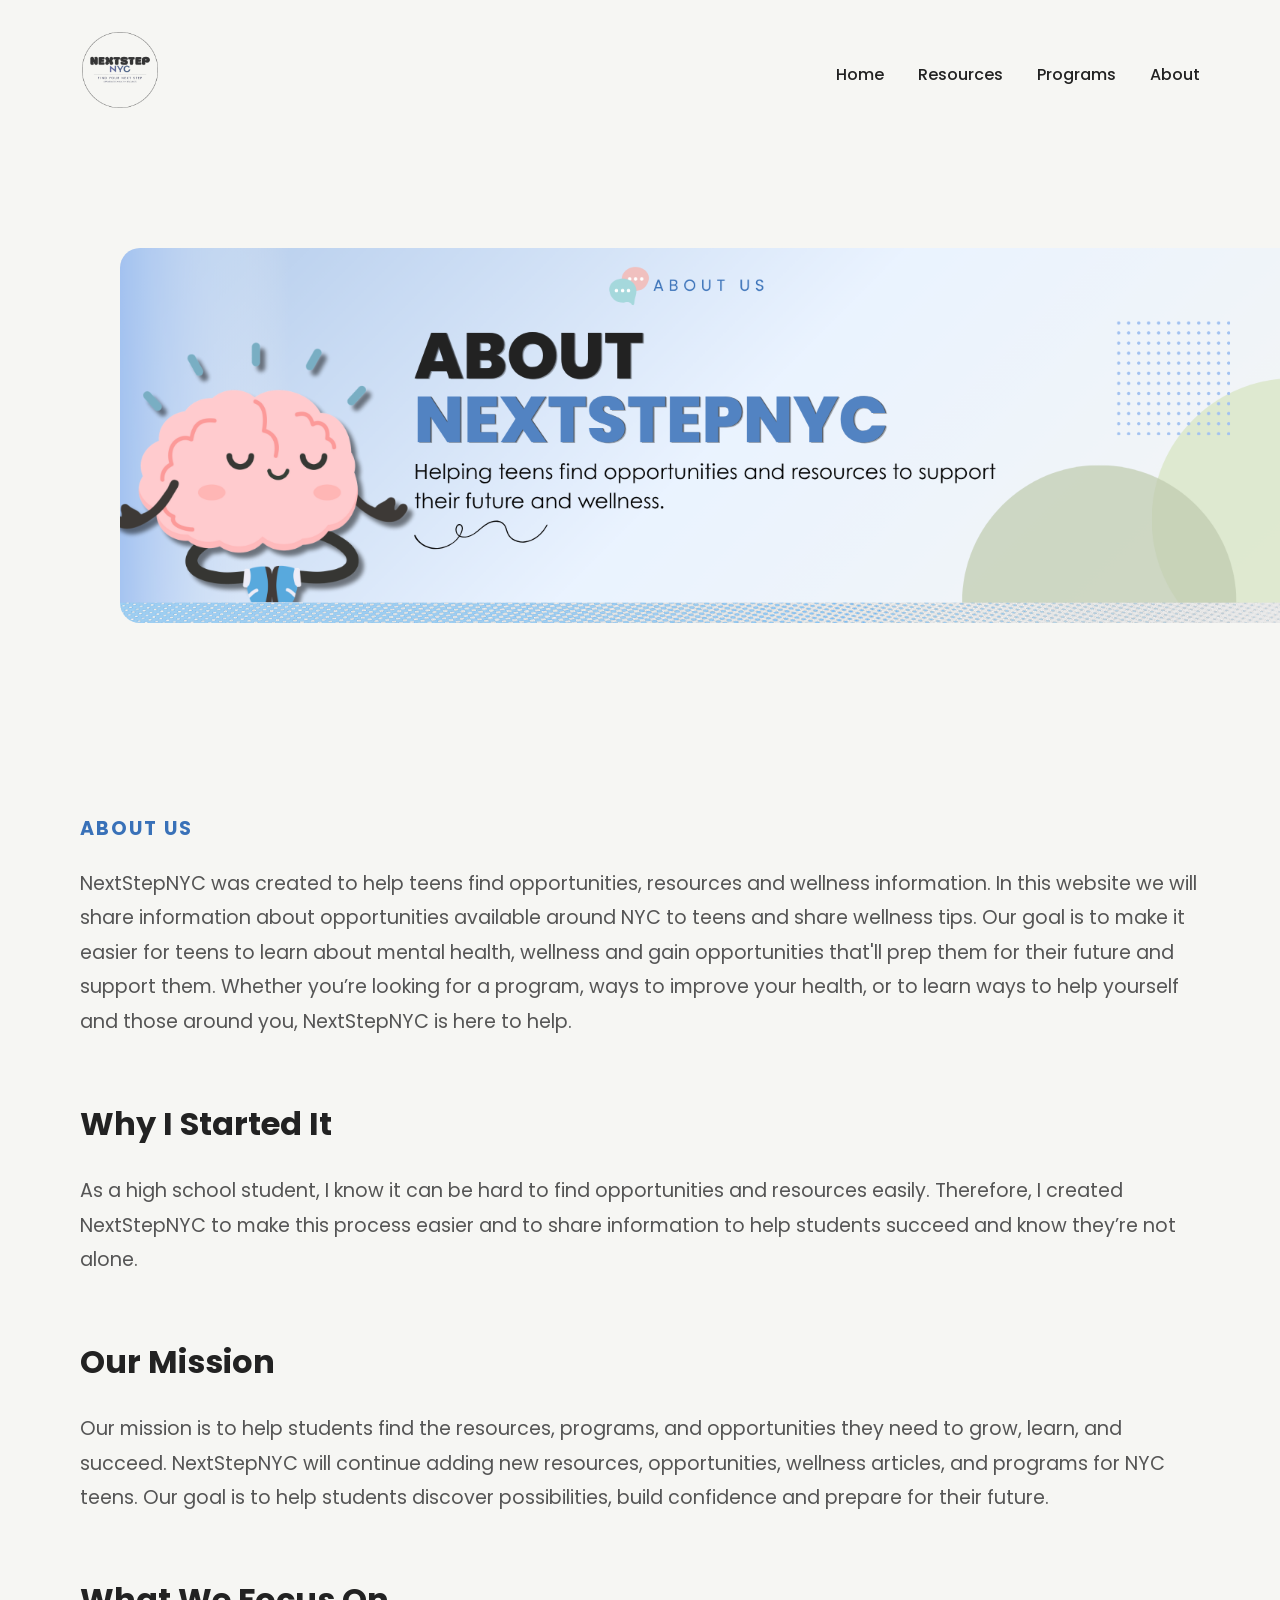
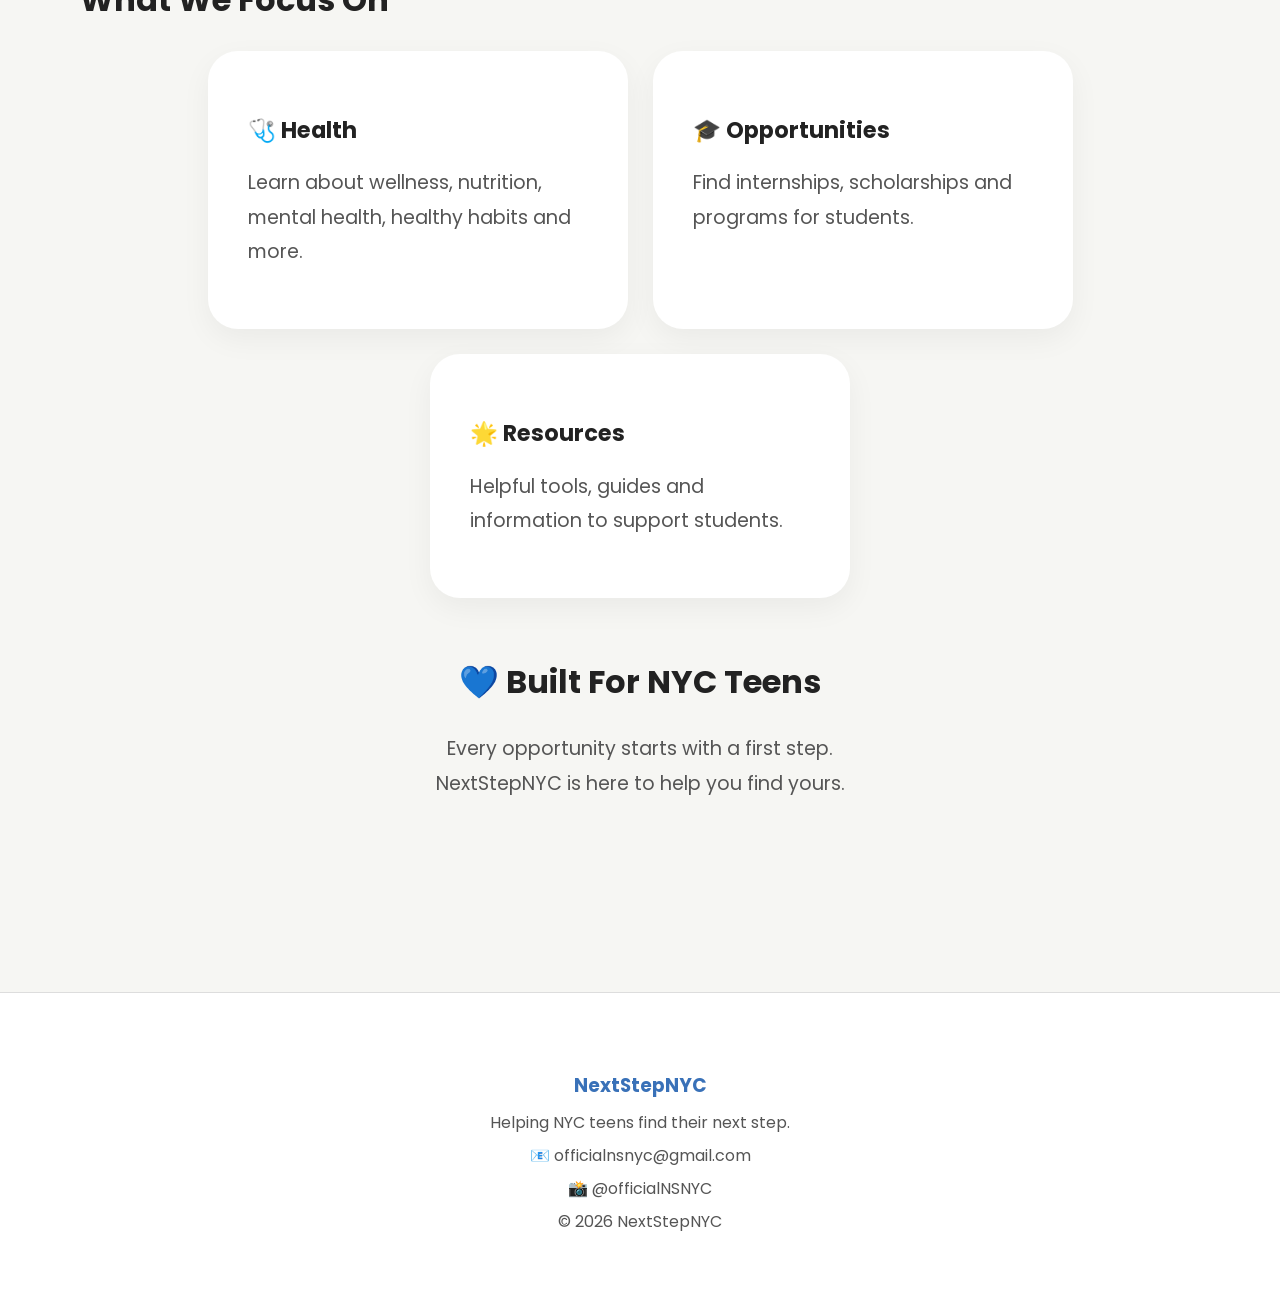
==== commit 042157cb: "Update about.html" ====
--- a/about.html
+++ b/about.html
@@ -32,11 +32,12 @@
         <a href="about.html">About</a>
     </div>
 </nav>
-
+   <section class="about-banner">
+    <img src="about-banner.png" alt="About NextStepNYC Banner">
+</section>
 <section class="about-page">
     
 <p class="small-title">About Us</p>
-    <h1>About NextStepNYC</h1>
 
     <p>
 NextStepNYC was created to help teens find opportunities, resources and wellness information.
--- a/style.css
+++ b/style.css
@@ -125,9 +125,9 @@
 
 .card {
     background: white;
-    padding: 35px;
+    padding: 40px;
     border-radius: 30px;
-    width: 300px;
+    width: 340px;
     box-shadow: 0 10px 30px rgba(0,0,0,.05);
     transition: .3s;
 }
@@ -506,25 +506,28 @@
 }
 .resource-card p {
    flex-grow: 1;
-
-.support-box{
-    margin: 60px auto;
-}
-
+}
 .ending-message{
     text-align: center;
     max-width: 700px;
-    margin: 80px auto;
-}
-
-.ending-message h2{
-    font-size: 2rem;
-    margin-bottom: 15px;
+    margin: 30px auto;
 }
 
 .ending-message p{
-    font-size: 1.1rem;
-    max-width: 600px;
+    max-width: 500px;
+    margin: 0 auto;
+}
+.about-banner {
+    width: 100%;
+    text-align: center;
+    margin: 20px 0 50px;
+}
+
+.about-banner img {
+    width: 100%;
+    max-width: 1200px;
+    border-radius: 20px;
+    display: block;
     margin: 0 auto;
 }
 /* your current css */
@@ -556,4 +559,3 @@
     }
 
 }
-
